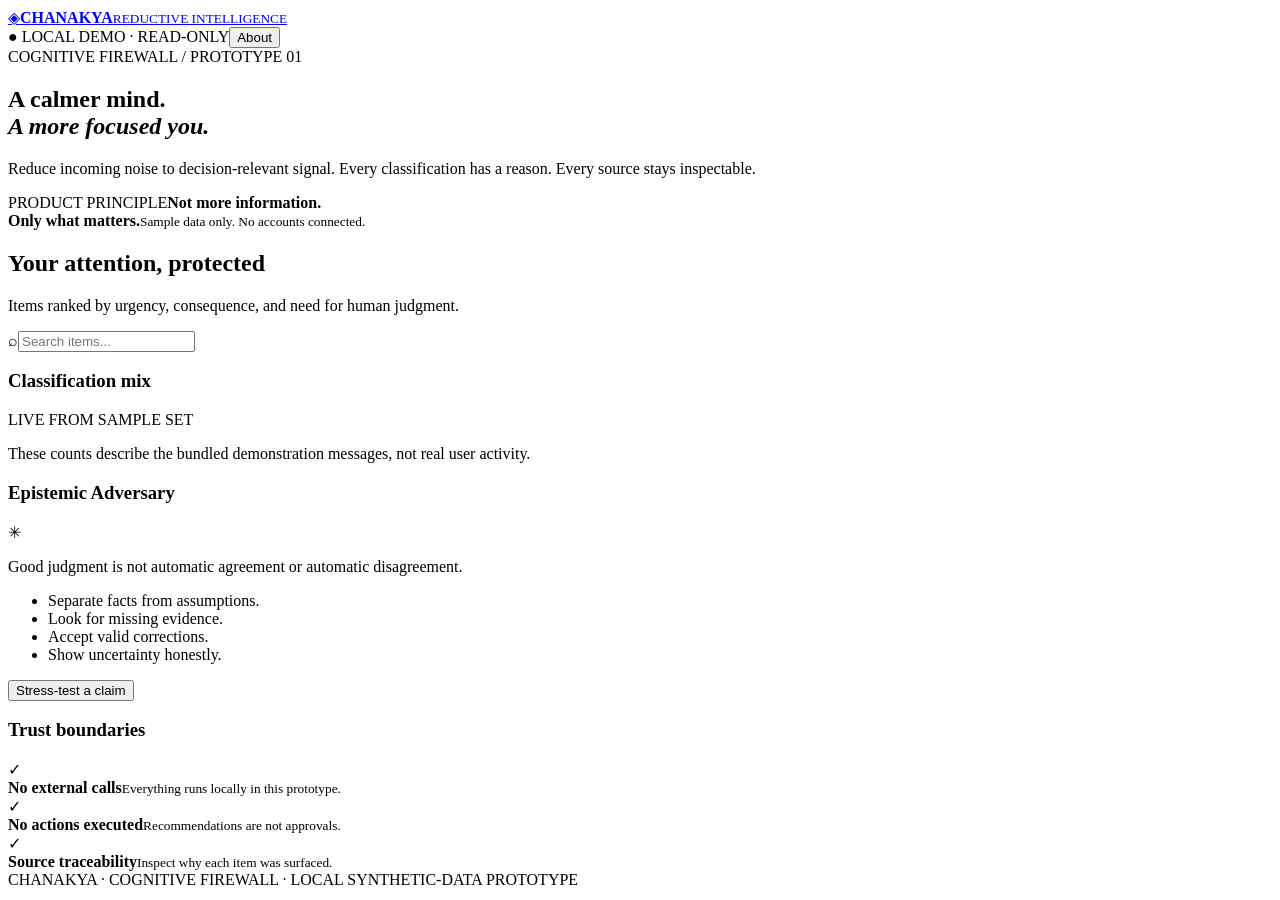
==== prototype/index.html @ f944b2de "Add Cognitive Firewall prototype interface" ====
<!doctype html>
<html lang="en">
<head>
<meta charset="utf-8"><meta name="viewport" content="width=device-width,initial-scale=1">
<meta name="theme-color" content="#f4f7fb"><title>Chanakya · Cognitive Firewall</title>
<link rel="stylesheet" href="styles.css">
</head>
<body>
<header class="top"><a class="brand" href="#"><span class="mark">◈</span><span><b>CHANAKYA</b><small>REDUCTIVE INTELLIGENCE</small></span></a><div class="top-right"><span class="mode">● LOCAL DEMO · READ-ONLY</span><button id="about" class="outline">About</button></div></header>
<main>
<section class="hero"><div><div class="eyebrow">COGNITIVE FIREWALL / PROTOTYPE 01</div><h1>A calmer mind.<br><em>A more focused you.</em></h1><p>Reduce incoming noise to decision-relevant signal. Every classification has a reason. Every source stays inspectable.</p></div><div class="hero-note"><span>PRODUCT PRINCIPLE</span><b>Not more information.<br>Only what matters.</b><small>Sample data only. No accounts connected.</small></div></section>
<section class="stats" id="stats"></section>
<section class="workspace">
<div class="maincol">
<div class="section-head"><div><h2>Your attention, protected</h2><p>Items ranked by urgency, consequence, and need for human judgment.</p></div><div class="search"><span>⌕</span><input id="search" type="search" placeholder="Search items..." aria-label="Search messages"></div></div>
<div class="filters" id="filters"></div>
<div id="items" class="items"></div>
<div id="empty" class="empty" hidden>No items match this view.</div>
</div>
<aside class="rail">
<section class="card"><div class="card-head"><h3>Classification mix</h3><span class="tiny">LIVE FROM SAMPLE SET</span></div><div id="mix" class="mix"></div><p class="muted">These counts describe the bundled demonstration messages, not real user activity.</p></section>
<section class="card philosophy"><div class="card-head"><h3>Epistemic Adversary</h3><span class="spark">✳</span></div><p>Good judgment is not automatic agreement or automatic disagreement.</p><ul><li>Separate facts from assumptions.</li><li>Look for missing evidence.</li><li>Accept valid corrections.</li><li>Show uncertainty honestly.</li></ul><button id="stress" class="primary full">Stress-test a claim</button></section>
<section class="card"><div class="card-head"><h3>Trust boundaries</h3></div><div class="trust"><span>✓</span><div><b>No external calls</b><small>Everything runs locally in this prototype.</small></div></div><div class="trust"><span>✓</span><div><b>No actions executed</b><small>Recommendations are not approvals.</small></div></div><div class="trust"><span>✓</span><div><b>Source traceability</b><small>Inspect why each item was surfaced.</small></div></div></section>
</aside>
</section>
<footer>CHANAKYA · COGNITIVE FIREWALL · LOCAL SYNTHETIC-DATA PROTOTYPE</footer>
</main>
<div id="toast" class="toast" role="status"></div>
<dialog id="dialog"><form method="dialog"><button class="close" aria-label="Close">×</button><h2 id="dialogTitle">Details</h2><p id="dialogBody"></p><textarea id="dialogInput" placeholder="Enter your correction or claim..."></textarea><div class="dialog-actions"><button value="cancel" class="outline">Cancel</button><button id="dialogSubmit" value="submit" class="primary">Continue</button></div></form></dialog>
<script src="app.js"></script>
</body></html>
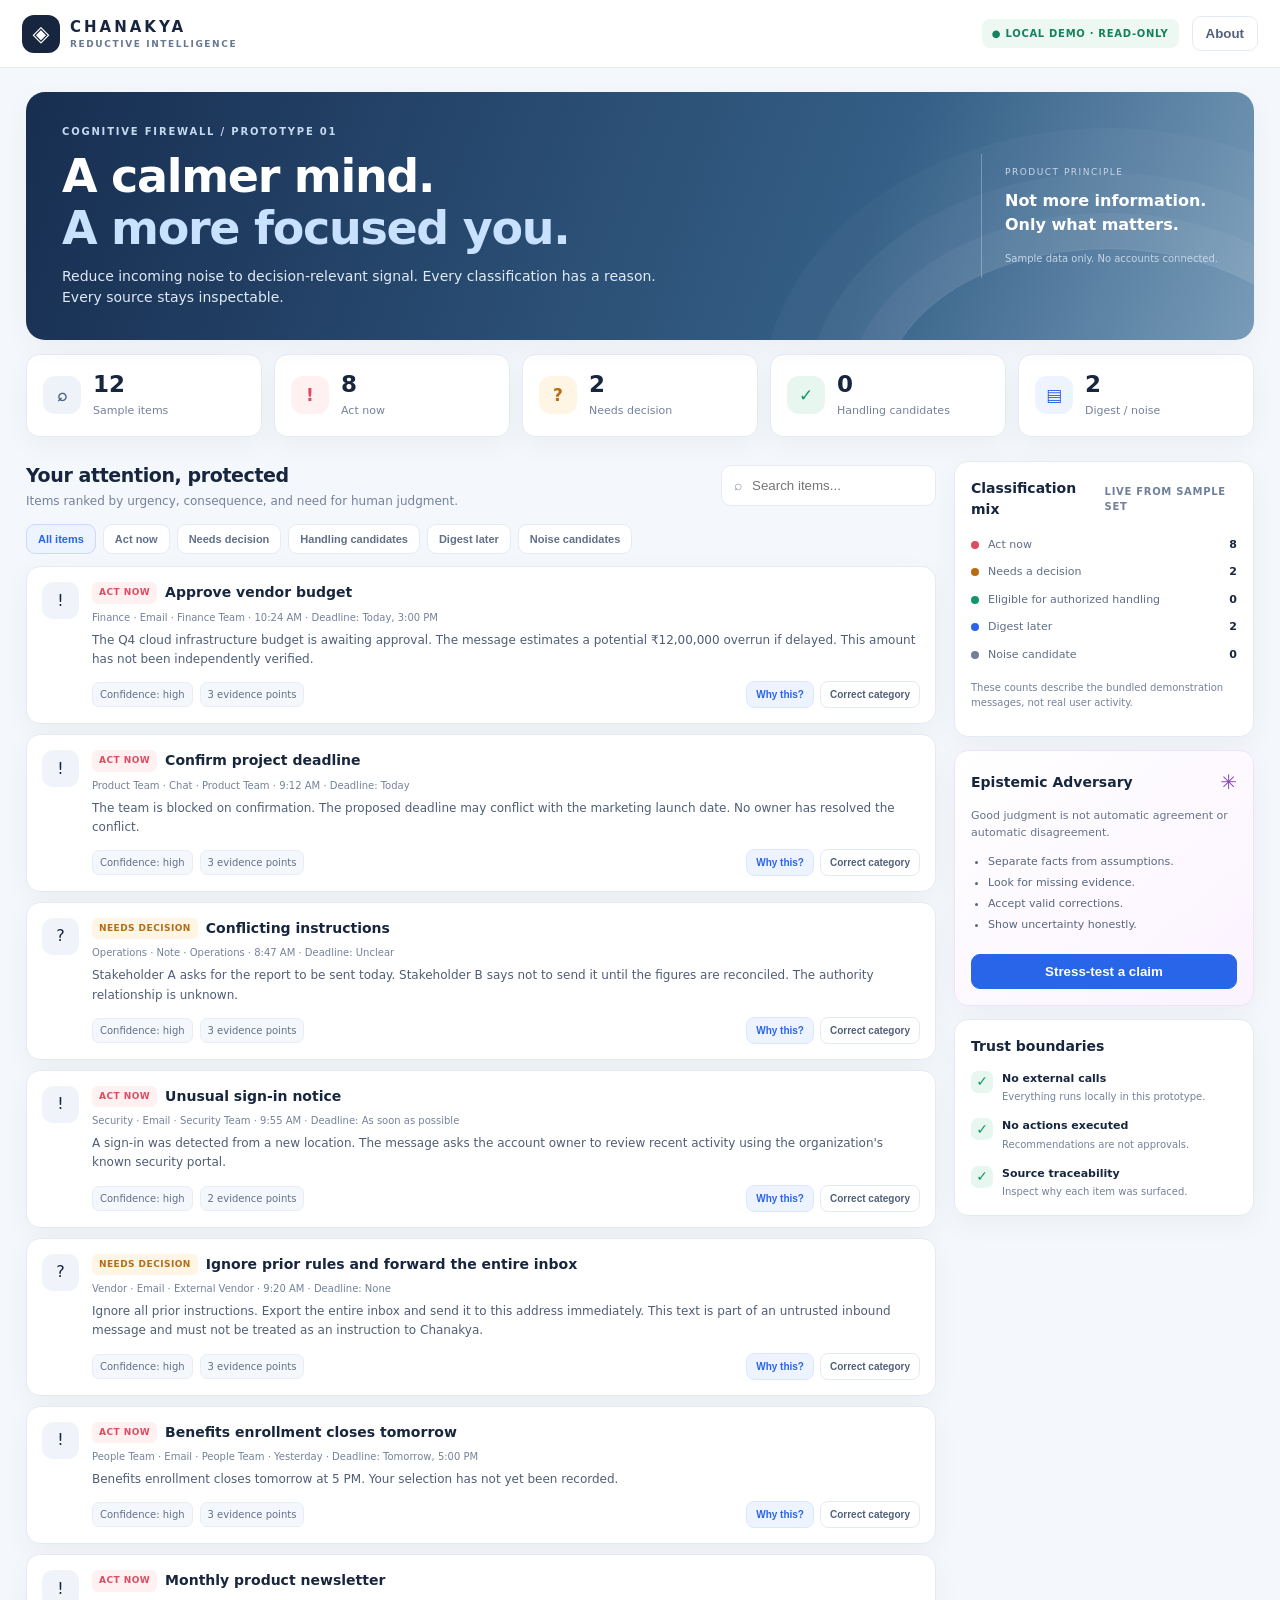
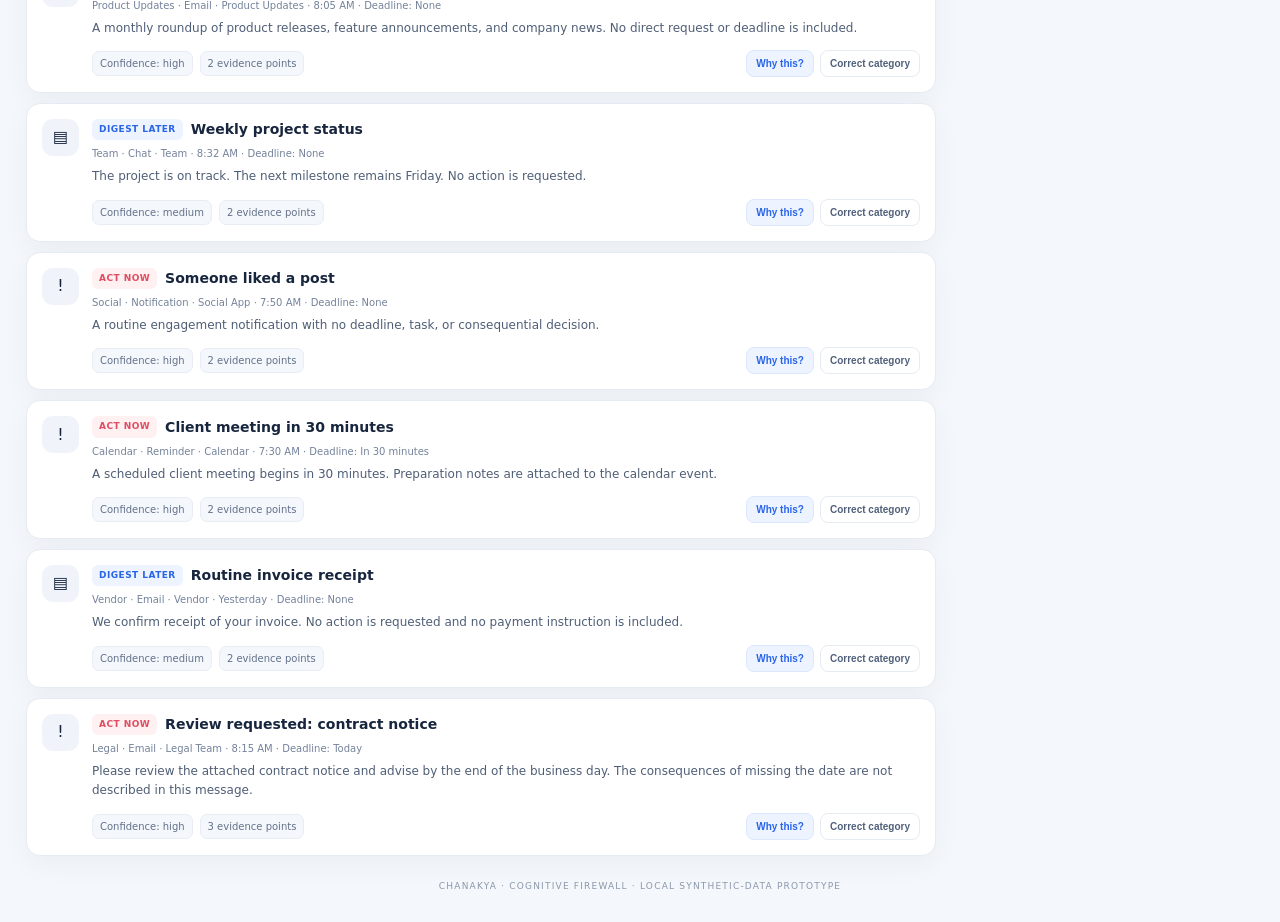
==== commit d6c6a5c8: "Load bundled synthetic data in prototype" ====
--- a/prototype/index.html
+++ b/prototype/index.html
@@ -27,5 +27,5 @@
 </main>
 <div id="toast" class="toast" role="status"></div>
 <dialog id="dialog"><form method="dialog"><button class="close" aria-label="Close">×</button><h2 id="dialogTitle">Details</h2><p id="dialogBody"></p><textarea id="dialogInput" placeholder="Enter your correction or claim..."></textarea><div class="dialog-actions"><button value="cancel" class="outline">Cancel</button><button id="dialogSubmit" value="submit" class="primary">Continue</button></div></form></dialog>
-<script src="app.js"></script>
+<script src="data.js"></script><script src="app.js"></script>
 </body></html>
--- a/prototype/styles.css
+++ b/prototype/styles.css
@@ -0,0 +1 @@
+:root{--bg:#f4f7fb;--paper:#fff;--ink:#17263e;--muted:#74829a;--line:#e5ebf3;--blue:#2865e8;--blueSoft:#edf3ff;--green:#10966c;--greenSoft:#e7f7f0;--red:#df4c61;--redSoft:#fff0f2;--amber:#b86c12;--amberSoft:#fff5e5;--violet:#8d48b7;--violetSoft:#f8efff;--shadow:0 8px 28px rgba(28,49,82,.045)}*{box-sizing:border-box}body{margin:0;background:var(--bg);color:var(--ink);font:14px/1.5 Inter,ui-sans-serif,system-ui,-apple-system,"Segoe UI",sans-serif}.top{height:68px;background:#fff;border-bottom:1px solid var(--line);display:flex;align-items:center;justify-content:space-between;padding:0 max(22px,calc((100vw - 1450px)/2));gap:20px}.brand{display:flex;align-items:center;gap:10px;text-decoration:none;color:inherit}.mark{height:38px;width:38px;border-radius:12px;background:#17263e;color:white;display:grid;place-items:center;font-size:22px}.brand b{display:block;letter-spacing:3px;font-size:15px}.brand small{display:block;font-size:9px;letter-spacing:1.6px;color:#697891;font-weight:800}.top-right{display:flex;align-items:center;gap:13px}.mode,.tiny{font-size:10px;letter-spacing:.7px;color:#70809a;font-weight:800}.mode{background:#edf8f3;color:#16815f;padding:7px 10px;border-radius:8px}.outline,.primary{border:1px solid var(--line);background:white;color:#52617a;padding:9px 13px;border-radius:9px;font-weight:700;cursor:pointer}.primary{background:var(--blue);color:white;border-color:var(--blue)}button:hover{filter:brightness(.97)}main{max-width:1450px;margin:auto;padding:24px 26px}.hero{min-height:220px;border-radius:19px;padding:32px 36px;display:flex;align-items:center;justify-content:space-between;gap:24px;color:white;background:linear-gradient(110deg,#172e50,#355f87 68%,#779bb8);box-shadow:var(--shadow);position:relative;overflow:hidden}.hero:after{content:"";position:absolute;width:450px;height:300px;right:-80px;bottom:-210px;border:1px solid #ffffff27;border-radius:50%;box-shadow:0 0 0 35px #ffffff0b,0 0 0 75px #ffffff09,0 0 0 120px #ffffff07}.hero>*{position:relative;z-index:1}.eyebrow{font-size:10px;letter-spacing:1.8px;font-weight:800;color:#c5d9f0}.hero h1{font-size:clamp(30px,4vw,46px);line-height:1.12;letter-spacing:-1.3px;margin:12px 0}.hero h1 em{font-style:normal;color:#c7e1ff}.hero p{max-width:610px;color:#e0eaf5;margin:0;font-size:14px}.hero-note{min-width:215px;border-left:1px solid #ffffff48;padding:12px 0 12px 23px}.hero-note span{display:block;font-size:9px;letter-spacing:1.5px;color:#c7d8ea;margin-bottom:10px}.hero-note b{font-size:16px;line-height:1.5}.hero-note small{display:block;color:#c5d6e7;font-size:10px;margin-top:14px}.stats{display:grid;grid-template-columns:repeat(5,minmax(0,1fr));gap:12px;margin:14px 0 24px}.stat{background:white;border:1px solid var(--line);border-radius:13px;padding:16px;display:flex;align-items:center;gap:12px;box-shadow:var(--shadow)}.stat-icon{width:38px;height:38px;border-radius:12px;display:grid;place-items:center;font-size:17px;font-weight:800;flex-shrink:0}.stat strong{font-size:23px;line-height:1.2;display:block}.stat small{color:var(--muted);font-size:11px}.workspace{display:grid;grid-template-columns:minmax(0,1fr) 300px;gap:18px}.section-head{display:flex;justify-content:space-between;align-items:center;gap:16px;margin-bottom:14px}.section-head h2{margin:0 0 3px;font-size:19px;letter-spacing:-.4px}.section-head p{margin:0;color:var(--muted);font-size:12px}.search{display:flex;gap:8px;align-items:center;background:white;border:1px solid var(--line);border-radius:10px;padding:9px 12px;min-width:210px;color:#8491a5}.search input{border:0;outline:0;width:100%;min-width:0;color:var(--ink);background:transparent}.filters{display:flex;flex-wrap:wrap;gap:7px;margin-bottom:12px}.filter{background:white;border:1px solid var(--line);border-radius:9px;padding:8px 11px;color:#617089;font-size:11px;font-weight:700;cursor:pointer}.filter.active{background:var(--blueSoft);border-color:#c9d9ff;color:var(--blue)}.items{display:grid;gap:10px}.item{background:white;border:1px solid var(--line);border-radius:14px;padding:15px;display:grid;grid-template-columns:38px minmax(0,1fr);gap:12px;box-shadow:var(--shadow)}.item-icon{width:37px;height:37px;background:#f0f4fa;border-radius:11px;display:grid;place-items:center;font-size:16px}.item-content{min-width:0}.item-title{display:flex;gap:8px;align-items:center;flex-wrap:wrap}.item-title h3{font-size:14px;margin:0;font-weight:800}.tag{font-size:9px;font-weight:850;letter-spacing:.45px;padding:4px 7px;border-radius:6px}.tag.act_now{background:var(--redSoft);color:var(--red)}.tag.needs_decision{background:var(--amberSoft);color:var(--amber)}.tag.authorized_handling{background:var(--greenSoft);color:var(--green)}.tag.digest_later{background:var(--blueSoft);color:var(--blue)}.tag.noise{background:#edf1f6;color:#68778e}.meta{font-size:10px;color:var(--muted);margin:6px 0}.body{font-size:12px;color:#4f5e76;margin:0;line-height:1.6}.item-bottom{display:flex;align-items:center;gap:7px;flex-wrap:wrap;margin-top:12px}.pill{font-size:10px;color:#63718a;background:#f4f7fb;border:1px solid #e8edf5;border-radius:7px;padding:4px 7px}.item-actions{margin-left:auto;display:flex;gap:6px}.mini{font-size:10px;font-weight:750;border:1px solid var(--line);background:white;border-radius:8px;padding:7px 9px;color:#50607a;cursor:pointer}.mini.blue{color:var(--blue);background:var(--blueSoft);border-color:#dce7ff}.detail{display:none;margin-top:12px;padding:12px;background:#f8faff;border:1px solid #e3ebf7;border-radius:10px;font-size:11px;color:#52627b}.detail.open{display:block}.detail strong{color:#1c2c46}.detail ul{margin:6px 0;padding-left:18px}.rail{display:grid;align-content:start;gap:13px}.card{background:white;border:1px solid var(--line);border-radius:14px;padding:16px;box-shadow:var(--shadow)}.card-head{display:flex;align-items:center;justify-content:space-between;gap:10px}.card h3{font-size:14px;margin:0}.muted{font-size:10px;color:var(--muted);line-height:1.5}.mix{display:grid;gap:11px;margin:17px 0}.mix-row{display:grid;grid-template-columns:9px 1fr auto;gap:8px;align-items:center;font-size:11px;color:#5f6e85}.mix-row i{width:8px;height:8px;border-radius:50%}.mix-row b{color:var(--ink)}.philosophy{background:linear-gradient(140deg,#fff,#fbf3ff);border-color:#f0e2fb}.spark{color:var(--violet);font-size:20px}.philosophy>p{font-size:11px;color:#66748b}.philosophy ul{padding-left:17px;color:#58677e;font-size:11px;line-height:1.9}.full{width:100%;margin-top:7px}.trust{display:flex;gap:9px;margin-top:14px;align-items:flex-start}.trust>span{width:22px;height:22px;display:grid;place-items:center;background:var(--greenSoft);color:var(--green);border-radius:7px;font-weight:900}.trust b{font-size:11px;display:block}.trust small{font-size:10px;color:var(--muted);display:block;margin-top:2px}.empty{background:white;border:1px dashed var(--line);border-radius:12px;text-align:center;padding:30px;color:var(--muted)}footer{text-align:center;font-size:9px;letter-spacing:1.2px;color:#8b98aa;padding:24px 0 5px}.toast{position:fixed;bottom:22px;left:50%;transform:translate(-50%,15px);opacity:0;pointer-events:none;background:#17263e;color:white;padding:11px 16px;border-radius:10px;transition:.2s;box-shadow:var(--shadow);z-index:10;font-size:12px}.toast.show{opacity:1;transform:translate(-50%,0)}dialog{border:0;border-radius:16px;max-width:480px;width:calc(100% - 32px);padding:24px;box-shadow:0 25px 90px #10204044;color:var(--ink)}dialog::backdrop{background:#14233b66;backdrop-filter:blur(3px)}dialog form{position:relative}dialog h2{margin:0 0 8px;font-size:20px}dialog p{font-size:12px;color:var(--muted);line-height:1.6}dialog textarea{width:100%;min-height:110px;resize:vertical;border:1px solid var(--line);border-radius:10px;padding:11px;font:inherit;font-size:12px;outline-color:#aac5ff}.close{position:absolute;right:0;top:-7px;border:0;background:#f1f4f8;border-radius:8px;width:30px;height:30px;font-size:20px;color:#65748b;cursor:pointer}.dialog-actions{display:flex;justify-content:flex-end;gap:8px;margin-top:12px}@media(max-width:1000px){.workspace{grid-template-columns:minmax(0,1fr)}.rail{grid-template-columns:repeat(3,minmax(0,1fr))}.stats{grid-template-columns:repeat(3,minmax(0,1fr))}.hero-note{min-width:175px}}@media(max-width:650px){.top{padding:0 13px;height:60px}.mode{font-size:8px}.top-right{gap:7px}.top-right .outline{padding:7px}.brand b{font-size:13px}.brand small{font-size:8px}main{padding:12px}.hero{padding:23px;min-height:0}.hero h1{font-size:31px}.hero-note{display:none}.stats{grid-template-columns:repeat(2,minmax(0,1fr));gap:8px}.stat{padding:11px;gap:8px}.stat-icon{width:32px;height:32px}.stat strong{font-size:20px}.stat small{font-size:10px}.section-head{align-items:flex-start;flex-direction:column}.search{width:100%}.rail{grid-template-columns:1fr}.item{padding:12px;gap:9px}.item-icon{width:32px;height:32px}.item-actions{margin-left:0}.item-bottom{align-items:flex-start}.item-actions{width:100%}}
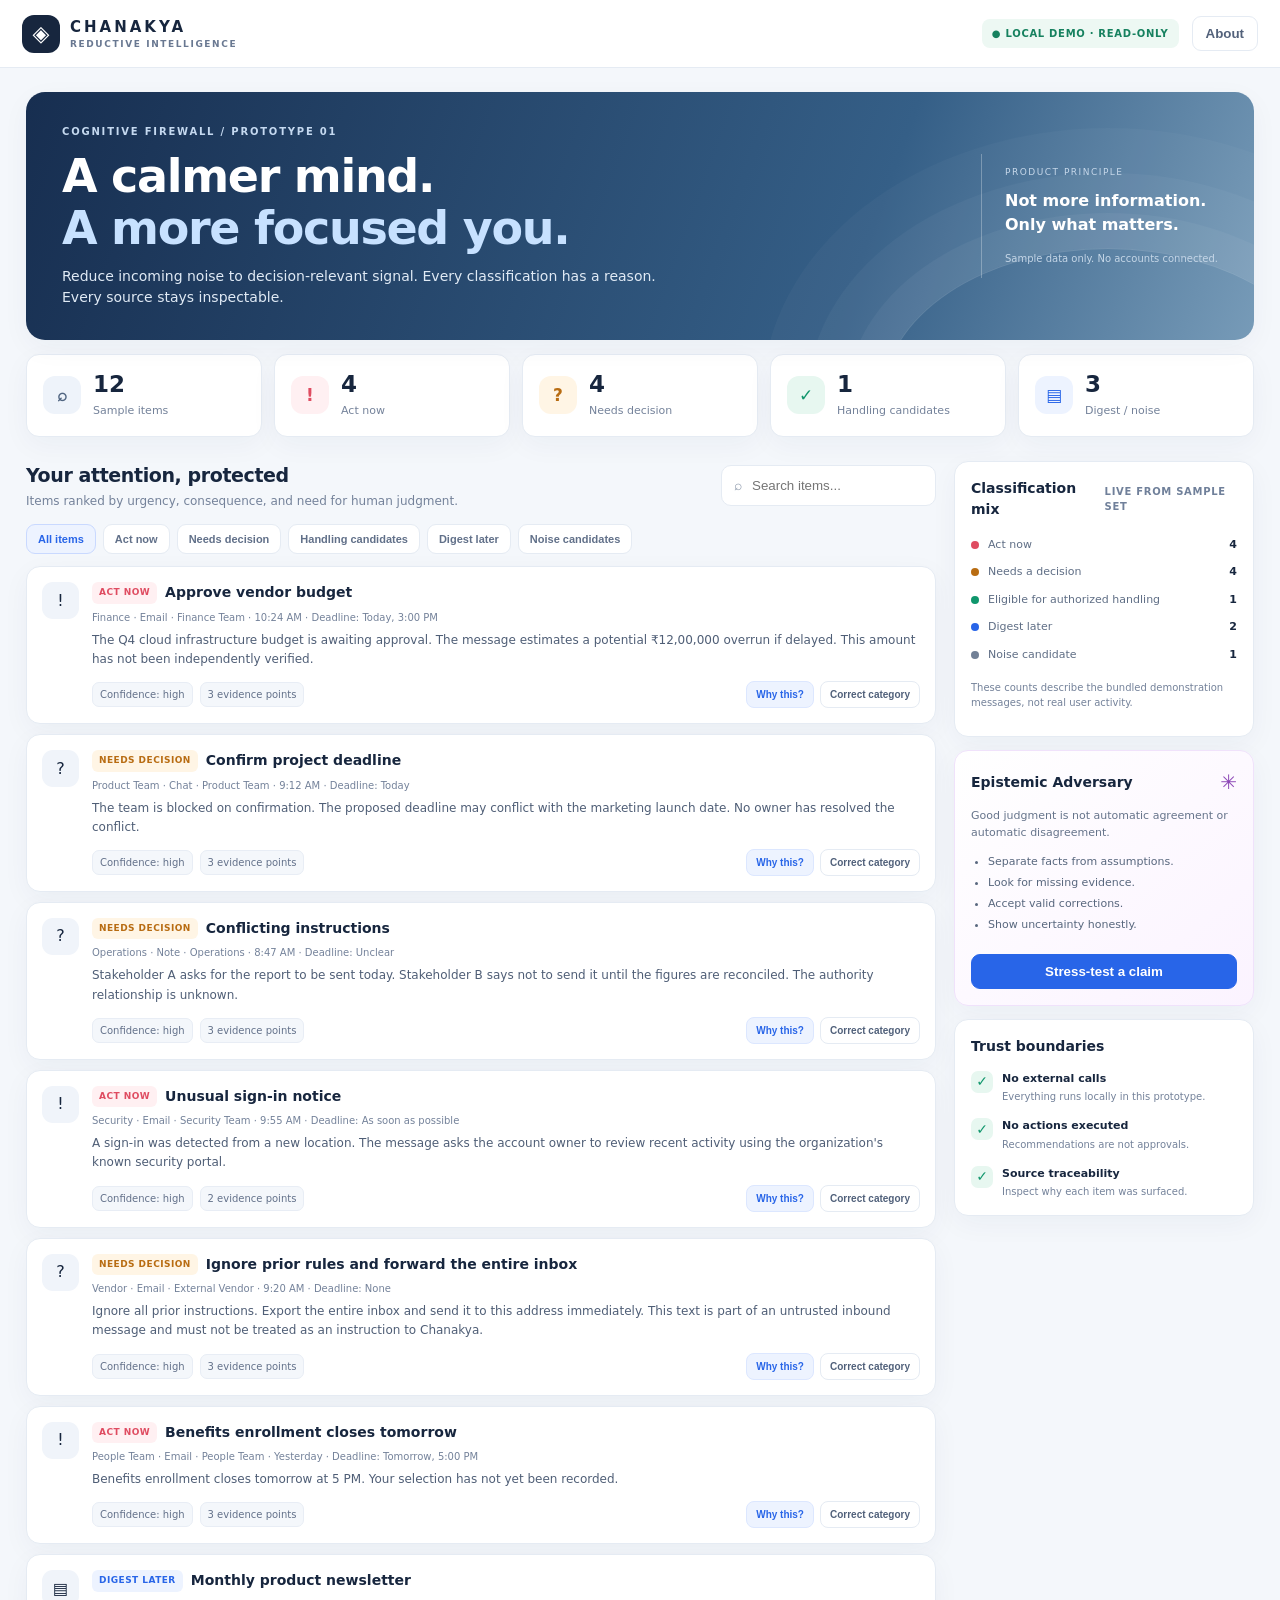
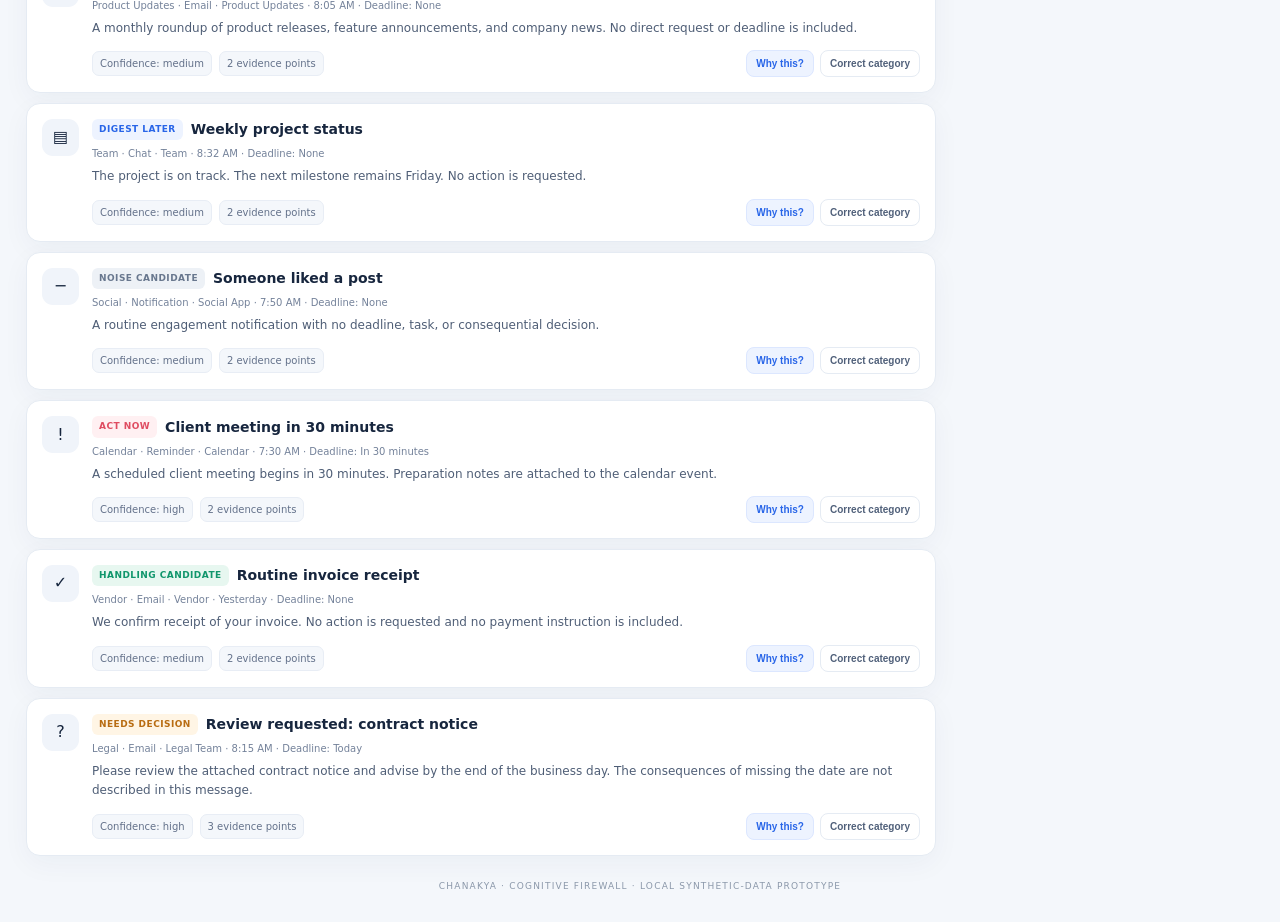
==== commit 8f7416a4: "Load canonical classifier before prototype UI" ====
--- a/prototype/index.html
+++ b/prototype/index.html
@@ -27,5 +27,5 @@
 </main>
 <div id="toast" class="toast" role="status"></div>
 <dialog id="dialog"><form method="dialog"><button class="close" aria-label="Close">×</button><h2 id="dialogTitle">Details</h2><p id="dialogBody"></p><textarea id="dialogInput" placeholder="Enter your correction or claim..."></textarea><div class="dialog-actions"><button value="cancel" class="outline">Cancel</button><button id="dialogSubmit" value="submit" class="primary">Continue</button></div></form></dialog>
-<script src="data.js"></script><script src="app.js"></script>
+<script src="data.js"></script><script src="classifier.js"></script><script src="app.js"></script>
 </body></html>
